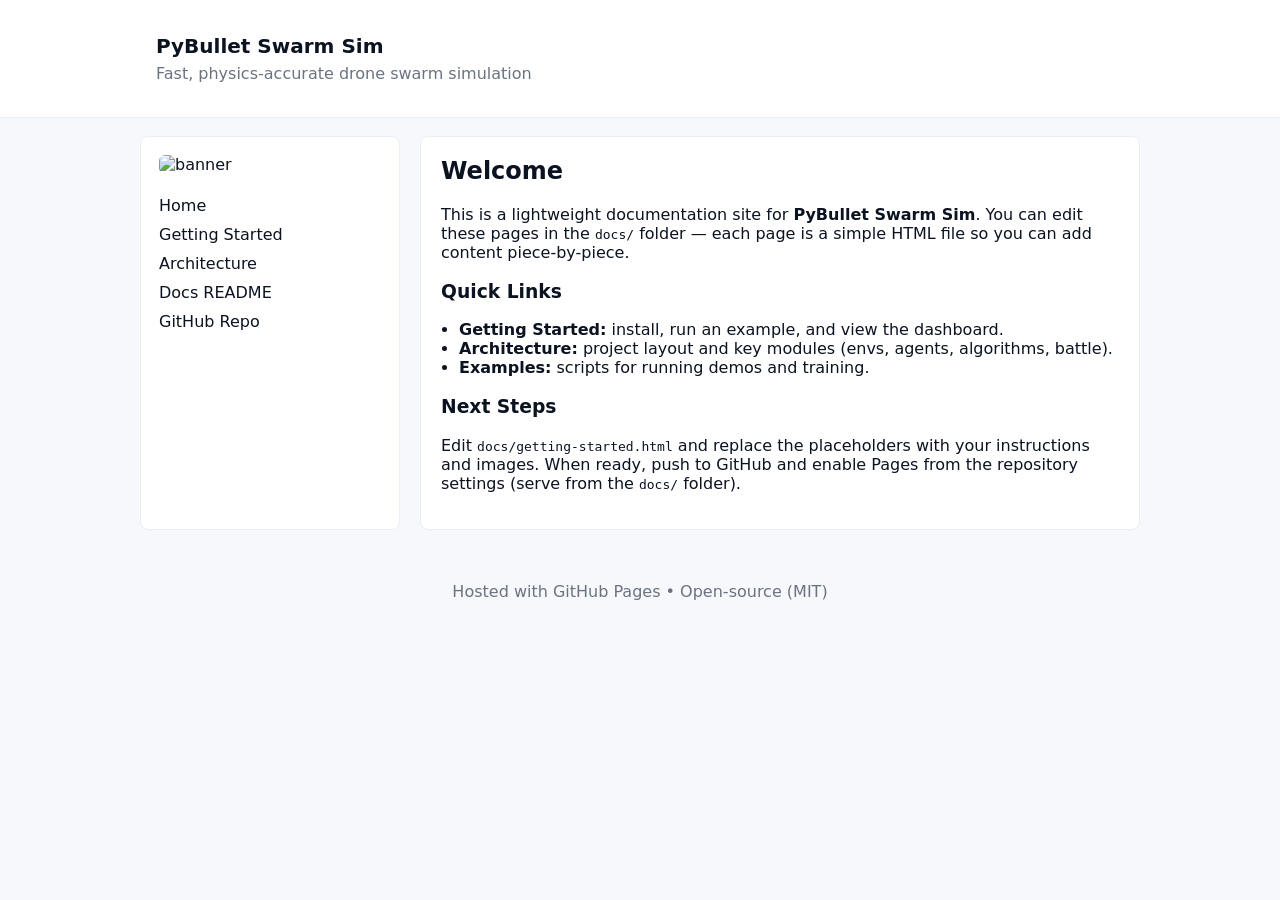
==== docs/index.html @ 055c57b4 "simple static docs site" ====
<!doctype html>
<html lang="en">
<head>
  <meta charset="utf-8" />
  <meta name="viewport" content="width=device-width,initial-scale=1" />
  <title>PyBullet Swarm Sim — Docs</title>
  <link rel="stylesheet" href="/docs/style.css">
</head>
<body>
  <header class="topbar">
    <div class="container">
      <h1>PyBullet Swarm Sim</h1>
      <p class="tag">Fast, physics-accurate drone swarm simulation</p>
    </div>
  </header>
  <div class="container layout">
    <nav class="sidebar">
      <img src="/pybanner.png" alt="banner" class="banner"/>
      <ul>
        <li><a href="/docs/index.html">Home</a></li>
        <li><a href="/docs/getting-started.html">Getting Started</a></li>
        <li><a href="/docs/architecture.html">Architecture</a></li>
        <li><a href="/docs/README.md">Docs README</a></li>
        <li><a href="https://github.com/SimarcLabs/pybullet-swarm-sim">GitHub Repo</a></li>
      </ul>
    </nav>
    <main class="content">
      <h2>Welcome</h2>
      <p>This is a lightweight documentation site for <strong>PyBullet Swarm Sim</strong>. You can edit these pages in the <code>docs/</code> folder — each page is a simple HTML file so you can add content piece-by-piece.</p>

      <section class="quick">
        <h3>Quick Links</h3>
        <ul>
          <li><strong>Getting Started:</strong> install, run an example, and view the dashboard.</li>
          <li><strong>Architecture:</strong> project layout and key modules (envs, agents, algorithms, battle).</li>
          <li><strong>Examples:</strong> scripts for running demos and training.</li>
        </ul>
      </section>

      <section class="next">
        <h3>Next Steps</h3>
        <p>Edit <code>docs/getting-started.html</code> and replace the placeholders with your instructions and images. When ready, push to GitHub and enable Pages from the repository settings (serve from the <code>docs/</code> folder).</p>
      </section>
    </main>
  </div>
  <footer class="foot">
    <div class="container">Hosted with GitHub Pages • Open-source (MIT)</div>
  </footer>
</body>
</html>
---- docs/style.css ----
:root{--bg:#0f1724;--card:#0b1220;--muted:#9aa7b2;--accent:#2dd4bf;--text:#e6eef6}
*{box-sizing:border-box}
body{margin:0;font-family:Inter,system-ui,Segoe UI,Roboto,Arial;background:#f6f8fb;color:#0b1220}
.container{max-width:1000px;margin:0 auto;padding:16px}
.topbar{background:#ffffff;border-bottom:1px solid #e6eef6;padding:18px 0}
.topbar h1{margin:0;font-size:20px}
.topbar .tag{margin:6px 0 0;color:#6b7280}
.layout{display:grid;grid-template-columns:260px 1fr;gap:20px;padding:18px 0}
.sidebar{background:#fff;border:1px solid #eaeef5;padding:18px;border-radius:8px}
.sidebar .banner{width:100%;height:auto;border-radius:6px;margin-bottom:12px}
.sidebar ul{list-style:none;padding:0;margin:0}
.sidebar li{margin:10px 0}
.sidebar a{text-decoration:none;color:#0b1220}
.content{background:#fff;padding:20px;border-radius:8px;border:1px solid #eaeef5}
.content h2{margin-top:0}
.pre{background:#0b1220;color:#e6eef6;padding:12px;border-radius:6px}
.quick ul{padding-left:18px}
.foot{padding:18px 0;color:#6b7280;text-align:center}
@media (max-width:800px){.layout{grid-template-columns:1fr}.sidebar{order:2}.content{order:1}}
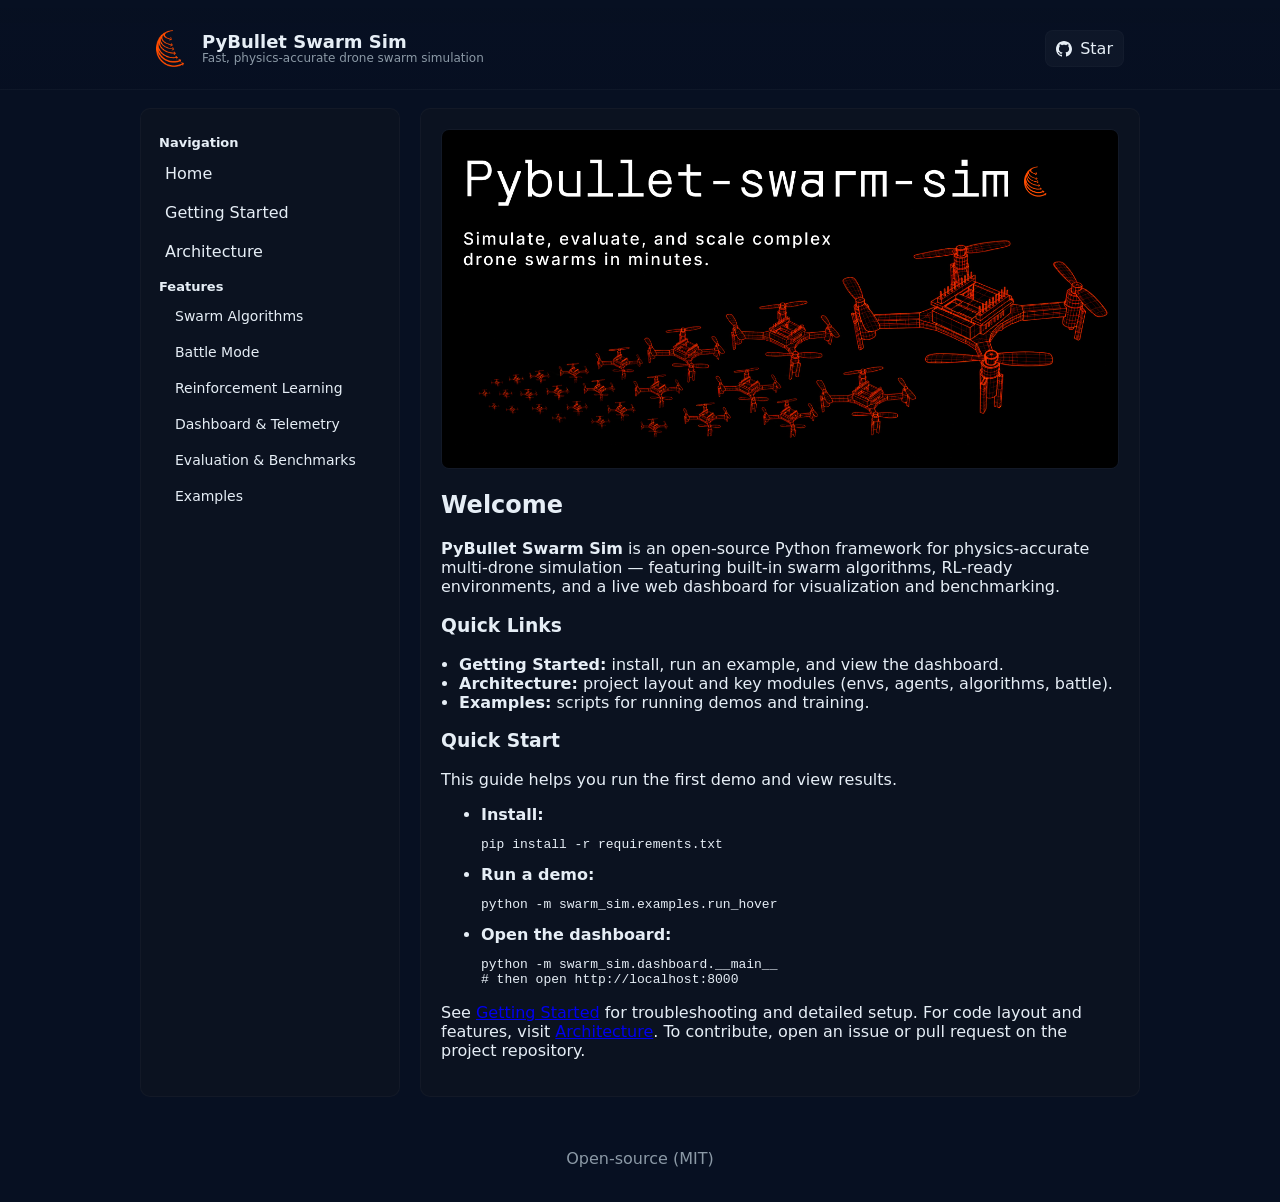
==== commit 3e324d5f: "docs structure & layout" ====
--- a/docs/index.html
+++ b/docs/index.html
@@ -4,29 +4,51 @@
   <meta charset="utf-8" />
   <meta name="viewport" content="width=device-width,initial-scale=1" />
   <title>PyBullet Swarm Sim — Docs</title>
-  <link rel="stylesheet" href="/docs/style.css">
+  <link rel="stylesheet" href="style.css">
 </head>
 <body>
   <header class="topbar">
     <div class="container">
-      <h1>PyBullet Swarm Sim</h1>
-      <p class="tag">Fast, physics-accurate drone swarm simulation</p>
+      <div style="display:flex;align-items:center;">
+        <img src="images/logo_sim.png" alt="logo" class="logo" />
+        <div style="display:flex;flex-direction:column;">
+          <h1>PyBullet Swarm Sim</h1>
+          <p class="tag">Fast, physics-accurate drone swarm simulation</p>
+        </div>
+      </div>
+      <div>
+        <a class="github-star" href="https://github.com/SimarcLabs/pybullet-swarm-sim" target="_blank" rel="noopener noreferrer" aria-label="Star on GitHub">
+          <!-- GitHub mark (octicon) -->
+          <svg viewBox="0 0 16 16" aria-hidden="true"><path d="M8 0C3.58 0 0 3.58 0 8c0 3.54 2.29 6.53 5.47 7.59.4.07.55-.17.55-.38 0-.19-.01-.82-.01-1.49-2.01.37-2.53-.49-2.69-.94-.09-.23-.48-.94-.82-1.13-.28-.15-.68-.52-.01-.53.63-.01 1.08.58 1.23.82.72 1.21 1.87.87 2.33.66.07-.52.28-.87.51-1.07-1.78-.2-3.64-.89-3.64-3.95 0-.87.31-1.59.82-2.15-.08-.2-.36-1.01.08-2.11 0 0 .67-.21 2.2.82.64-.18 1.32-.27 2-.27.68 0 1.36.09 2 .27 1.53-1.04 2.2-.82 2.2-.82.44 1.1.16 1.91.08 2.11.51.56.82 1.28.82 2.15 0 3.07-1.87 3.75-3.65 3.95.29.25.54.73.54 1.48 0 1.07-.01 1.93-.01 2.19 0 .21.15.46.55.38C13.71 14.53 16 11.54 16 8c0-4.42-3.58-8-8-8z"></path></svg>
+          <span>Star</span>
+        </a>
+      </div>
     </div>
   </header>
   <div class="container layout">
     <nav class="sidebar">
-      <img src="/pybanner.png" alt="banner" class="banner"/>
+      <h4>Navigation</h4>
       <ul>
-        <li><a href="/docs/index.html">Home</a></li>
-        <li><a href="/docs/getting-started.html">Getting Started</a></li>
-        <li><a href="/docs/architecture.html">Architecture</a></li>
-        <li><a href="/docs/README.md">Docs README</a></li>
-        <li><a href="https://github.com/SimarcLabs/pybullet-swarm-sim">GitHub Repo</a></li>
+        <li><a href="index.html">Home</a></li>
+        <li><a href="getting-started.html">Getting Started</a></li>
+        <li><a href="architecture.html">Architecture</a></li>
       </ul>
+
+      <h4 style="margin-top:12px">Features</h4>
+      <ul class="sub">
+        <li><a href="architecture.html#algorithms">Swarm Algorithms</a></li>
+        <li><a href="architecture.html#battle-mode">Battle Mode</a></li>
+        <li><a href="architecture.html#rl">Reinforcement Learning</a></li>
+        <li><a href="architecture.html#dashboard">Dashboard & Telemetry</a></li>
+        <li><a href="architecture.html#evaluation">Evaluation & Benchmarks</a></li>
+        <li><a href="architecture.html#examples">Examples</a></li>
+      </ul>
+
     </nav>
     <main class="content">
+      <img src="images/pybanner.png" alt="Docs banner" class="page-banner" />
       <h2>Welcome</h2>
-      <p>This is a lightweight documentation site for <strong>PyBullet Swarm Sim</strong>. You can edit these pages in the <code>docs/</code> folder — each page is a simple HTML file so you can add content piece-by-piece.</p>
+      <p><strong>PyBullet Swarm Sim</strong> is an open-source Python framework for physics-accurate multi-drone simulation — featuring built-in swarm algorithms, RL-ready environments, and a live web dashboard for visualization and benchmarking.</p>
 
       <section class="quick">
         <h3>Quick Links</h3>
@@ -38,13 +60,27 @@
       </section>
 
       <section class="next">
-        <h3>Next Steps</h3>
-        <p>Edit <code>docs/getting-started.html</code> and replace the placeholders with your instructions and images. When ready, push to GitHub and enable Pages from the repository settings (serve from the <code>docs/</code> folder).</p>
+        <h3>Quick Start</h3>
+        <p>This guide helps you run the first demo and view results.</p>
+        <ul>
+          <li><strong>Install:</strong>
+            <pre><code>pip install -r requirements.txt</code></pre>
+          </li>
+          <li><strong>Run a demo:</strong>
+            <pre><code>python -m swarm_sim.examples.run_hover</code></pre>
+          </li>
+          <li><strong>Open the dashboard:</strong>
+            <pre><code>python -m swarm_sim.dashboard.__main__
+# then open http://localhost:8000</code></pre>
+          </li>
+        </ul>
+
+        <p>See <a href="getting-started.html">Getting Started</a> for troubleshooting and detailed setup. For code layout and features, visit <a href="architecture.html">Architecture</a>. To contribute, open an issue or pull request on the project repository.</p>
       </section>
     </main>
   </div>
   <footer class="foot">
-    <div class="container">Hosted with GitHub Pages • Open-source (MIT)</div>
+    <div class="container">Open-source (MIT)</div>
   </footer>
 </body>
 </html>
--- a/docs/style.css
+++ b/docs/style.css
@@ -1,19 +1,41 @@
-:root{--bg:#0f1724;--card:#0b1220;--muted:#9aa7b2;--accent:#2dd4bf;--text:#e6eef6}
+:root{
+	--bg: #071022;        /* page background */
+	--panel: #0b1220;     /* side / content panels */
+	--muted: #8b99a6;     /* secondary text */
+	--accent: #2dd4bf;    /* accent */
+	--text: #e6eef6;      /* main text */
+}
+
 *{box-sizing:border-box}
-body{margin:0;font-family:Inter,system-ui,Segoe UI,Roboto,Arial;background:#f6f8fb;color:#0b1220}
+body{margin:0;font-family:Inter,system-ui,Segoe UI,Roboto,Arial,Helvetica,sans-serif;background:var(--bg);color:var(--text)}
 .container{max-width:1000px;margin:0 auto;padding:16px}
-.topbar{background:#ffffff;border-bottom:1px solid #e6eef6;padding:18px 0}
-.topbar h1{margin:0;font-size:20px}
-.topbar .tag{margin:6px 0 0;color:#6b7280}
+.topbar{position:sticky;top:0;z-index:1200;background:linear-gradient(180deg, rgba(7,16,34,0.98), rgba(7,16,34,0.95));backdrop-filter:blur(6px);padding:6px 0;border-bottom:1px solid rgba(255,255,255,0.03)}
+.topbar .container{display:flex;align-items:center;justify-content:space-between;gap:8px}
+.topbar h1{margin:0;font-size:18px;color:var(--text);line-height:1}
+.topbar .tag{margin:0;color:var(--muted);font-size:12px}
+
+.github-star{display:inline-flex;align-items:center;gap:8px;padding:8px 10px;border-radius:8px;background:rgba(255,255,255,0.03);color:var(--text);text-decoration:none;border:1px solid rgba(255,255,255,0.02)}
+.github-star svg{width:16px;height:16px;fill:var(--text)}
+.github-star:hover{background:rgba(255,255,255,0.04)}
+.topbar .logo{width:36px;height:auto;border-radius:6px;margin-right:10px}
 .layout{display:grid;grid-template-columns:260px 1fr;gap:20px;padding:18px 0}
-.sidebar{background:#fff;border:1px solid #eaeef5;padding:18px;border-radius:8px}
-.sidebar .banner{width:100%;height:auto;border-radius:6px;margin-bottom:12px}
+.sidebar{background:var(--panel);padding:18px;border-radius:10px;border:1px solid rgba(255,255,255,0.03)}
+.sidebar .banner{width:100%;height:auto;border-radius:6px;margin-bottom:12px;display:block}
+.page-banner{width:100%;height:auto;border-radius:8px;margin-bottom:18px;border:1px solid rgba(255,255,255,0.03)}
+.sidebar h4{margin:8px 0 6px;color:var(--text);font-size:13px}
 .sidebar ul{list-style:none;padding:0;margin:0}
-.sidebar li{margin:10px 0}
-.sidebar a{text-decoration:none;color:#0b1220}
-.content{background:#fff;padding:20px;border-radius:8px;border:1px solid #eaeef5}
+.sidebar li{margin:8px 0}
+.sidebar a{text-decoration:none;color:var(--text);display:block;padding:6px;border-radius:6px}
+.sidebar a:hover{background:rgba(255,255,255,0.02)}
+.sidebar .sub{padding-left:10px;font-size:14px;color:var(--muted)}
+.content{background:var(--panel);padding:20px;border-radius:10px;border:1px solid rgba(255,255,255,0.03)}
 .content h2{margin-top:0}
-.pre{background:#0b1220;color:#e6eef6;padding:12px;border-radius:6px}
+.content p,.content li{color:var(--text)}
+.muted{color:var(--muted)}
+.pre{background:#071722;color:var(--text);padding:12px;border-radius:6px}
 .quick ul{padding-left:18px}
-.foot{padding:18px 0;color:#6b7280;text-align:center}
-@media (max-width:800px){.layout{grid-template-columns:1fr}.sidebar{order:2}.content{order:1}}+.foot{padding:18px 0;color:var(--muted);text-align:center}
+@media (max-width:800px){.layout{grid-template-columns:1fr}.sidebar{order:2}.content{order:1}}
+
+/* ensure main content is not hidden behind sticky nav on small viewports */
+body{padding-top:8px}
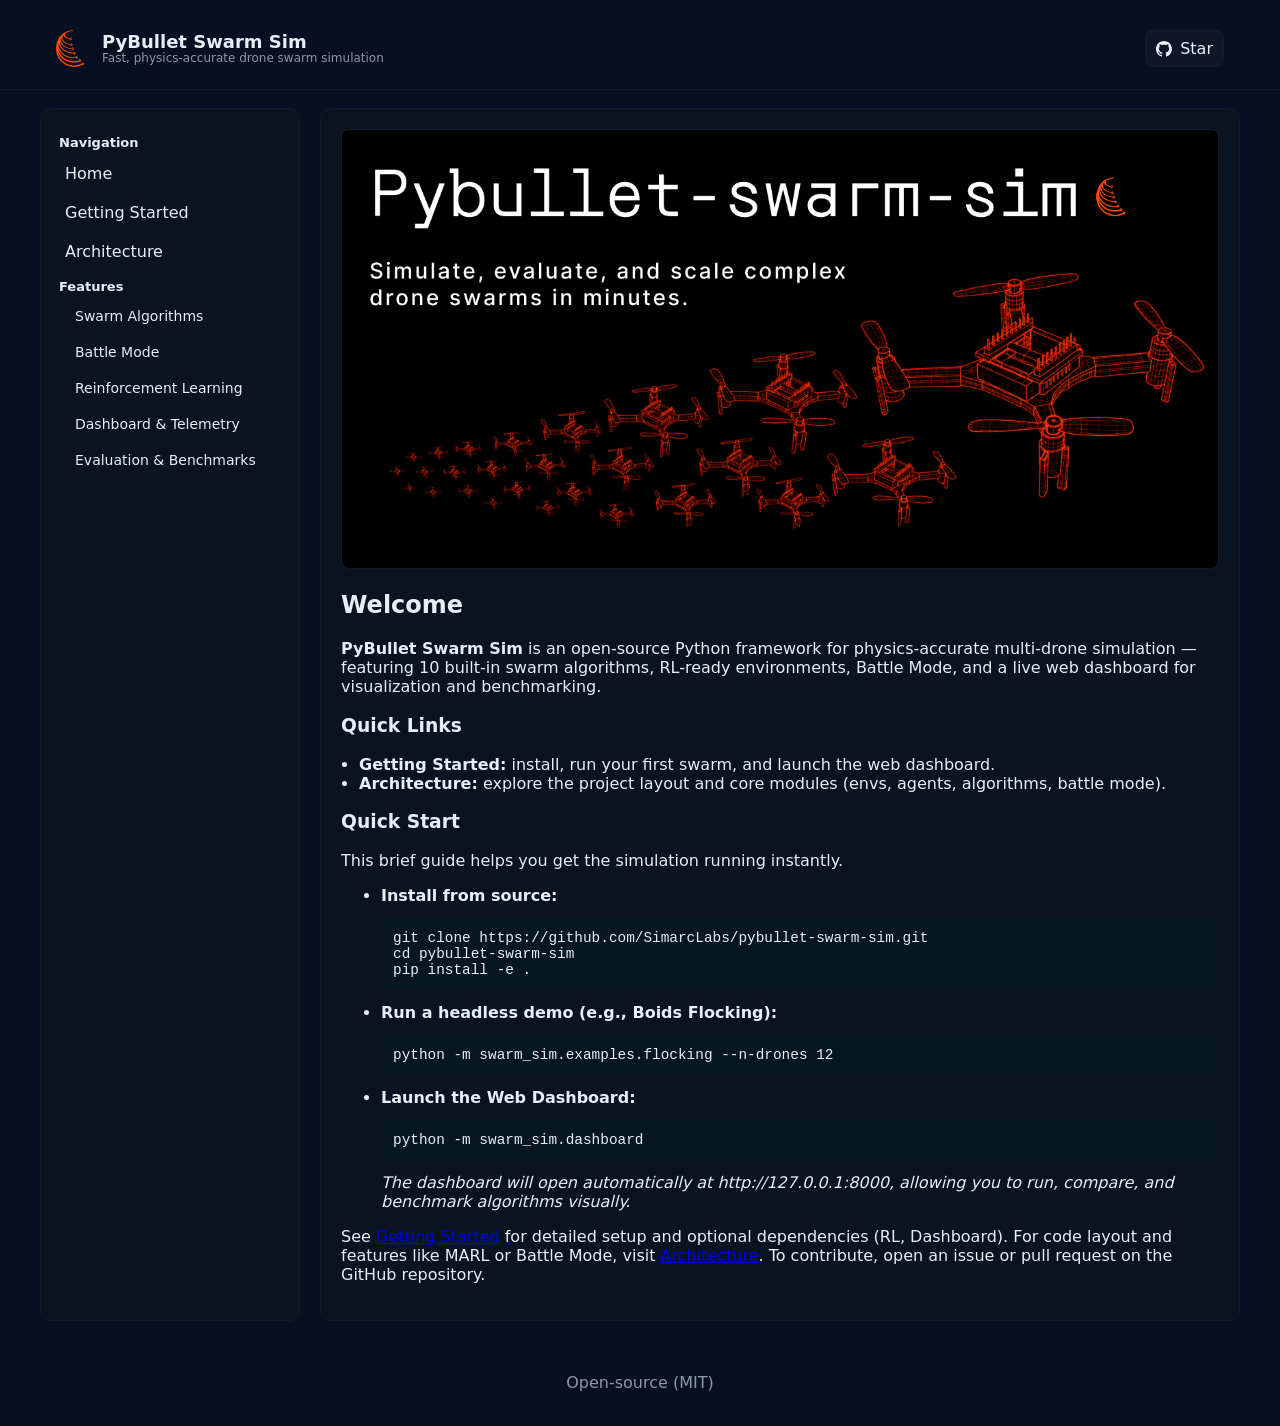
==== commit 374884b8: "architecture & featured sections" ====
--- a/docs/index.html
+++ b/docs/index.html
@@ -36,46 +36,46 @@
 
       <h4 style="margin-top:12px">Features</h4>
       <ul class="sub">
-        <li><a href="architecture.html#algorithms">Swarm Algorithms</a></li>
-        <li><a href="architecture.html#battle-mode">Battle Mode</a></li>
-        <li><a href="architecture.html#rl">Reinforcement Learning</a></li>
-        <li><a href="architecture.html#dashboard">Dashboard & Telemetry</a></li>
-        <li><a href="architecture.html#evaluation">Evaluation & Benchmarks</a></li>
-        <li><a href="architecture.html#examples">Examples</a></li>
+        <li><a href="algorithms.html">Swarm Algorithms</a></li>
+        <li><a href="battle-mode.html">Battle Mode</a></li>
+        <li><a href="rl.html">Reinforcement Learning</a></li>
+        <li><a href="dashboard.html">Dashboard & Telemetry</a></li>
+        <li><a href="evaluation.html">Evaluation & Benchmarks</a></li>
       </ul>
 
     </nav>
     <main class="content">
       <img src="images/pybanner.png" alt="Docs banner" class="page-banner" />
       <h2>Welcome</h2>
-      <p><strong>PyBullet Swarm Sim</strong> is an open-source Python framework for physics-accurate multi-drone simulation — featuring built-in swarm algorithms, RL-ready environments, and a live web dashboard for visualization and benchmarking.</p>
+      <p><strong>PyBullet Swarm Sim</strong> is an open-source Python framework for physics-accurate multi-drone simulation — featuring 10 built-in swarm algorithms, RL-ready environments, Battle Mode, and a live web dashboard for visualization and benchmarking.</p>
 
       <section class="quick">
         <h3>Quick Links</h3>
         <ul>
-          <li><strong>Getting Started:</strong> install, run an example, and view the dashboard.</li>
-          <li><strong>Architecture:</strong> project layout and key modules (envs, agents, algorithms, battle).</li>
-          <li><strong>Examples:</strong> scripts for running demos and training.</li>
+          <li><strong>Getting Started:</strong> install, run your first swarm, and launch the web dashboard.</li>
+          <li><strong>Architecture:</strong> explore the project layout and core modules (envs, agents, algorithms, battle mode).</li>
         </ul>
       </section>
 
       <section class="next">
         <h3>Quick Start</h3>
-        <p>This guide helps you run the first demo and view results.</p>
+        <p>This brief guide helps you get the simulation running instantly.</p>
         <ul>
-          <li><strong>Install:</strong>
-            <pre><code>pip install -r requirements.txt</code></pre>
+          <li><strong>Install from source:</strong>
+            <pre><code>git clone https://github.com/SimarcLabs/pybullet-swarm-sim.git
+cd pybullet-swarm-sim
+pip install -e .</code></pre>
           </li>
-          <li><strong>Run a demo:</strong>
-            <pre><code>python -m swarm_sim.examples.run_hover</code></pre>
+          <li><strong>Run a headless demo (e.g., Boids Flocking):</strong>
+            <pre><code>python -m swarm_sim.examples.flocking --n-drones 12</code></pre>
           </li>
-          <li><strong>Open the dashboard:</strong>
-            <pre><code>python -m swarm_sim.dashboard.__main__
-# then open http://localhost:8000</code></pre>
+          <li><strong>Launch the Web Dashboard:</strong>
+            <pre><code>python -m swarm_sim.dashboard</code></pre>
+            <em>The dashboard will open automatically at http://127.0.0.1:8000, allowing you to run, compare, and benchmark algorithms visually.</em>
           </li>
         </ul>
 
-        <p>See <a href="getting-started.html">Getting Started</a> for troubleshooting and detailed setup. For code layout and features, visit <a href="architecture.html">Architecture</a>. To contribute, open an issue or pull request on the project repository.</p>
+        <p>See <a href="getting-started.html">Getting Started</a> for detailed setup and optional dependencies (RL, Dashboard). For code layout and features like MARL or Battle Mode, visit <a href="architecture.html">Architecture</a>. To contribute, open an issue or pull request on the GitHub repository.</p>
       </section>
     </main>
   </div>
--- a/docs/style.css
+++ b/docs/style.css
@@ -8,7 +8,7 @@
 
 *{box-sizing:border-box}
 body{margin:0;font-family:Inter,system-ui,Segoe UI,Roboto,Arial,Helvetica,sans-serif;background:var(--bg);color:var(--text)}
-.container{max-width:1000px;margin:0 auto;padding:16px}
+.container{max-width:1200px;margin:0 auto;padding:16px}
 .topbar{position:sticky;top:0;z-index:1200;background:linear-gradient(180deg, rgba(7,16,34,0.98), rgba(7,16,34,0.95));backdrop-filter:blur(6px);padding:6px 0;border-bottom:1px solid rgba(255,255,255,0.03)}
 .topbar .container{display:flex;align-items:center;justify-content:space-between;gap:8px}
 .topbar h1{margin:0;font-size:18px;color:var(--text);line-height:1}
@@ -32,7 +32,8 @@
 .content h2{margin-top:0}
 .content p,.content li{color:var(--text)}
 .muted{color:var(--muted)}
-.pre{background:#071722;color:var(--text);padding:12px;border-radius:6px}
+pre { background: #071722; color: var(--text); padding: 12px; border-radius: 6px; overflow-x: auto; white-space: pre-wrap; word-wrap: break-word; }
+code { font-family: ui-monospace, SFMono-Regular, Menlo, Monaco, Consolas, "Liberation Mono", "Courier New", monospace; font-size: 0.9em; }
 .quick ul{padding-left:18px}
 .foot{padding:18px 0;color:var(--muted);text-align:center}
 @media (max-width:800px){.layout{grid-template-columns:1fr}.sidebar{order:2}.content{order:1}}
